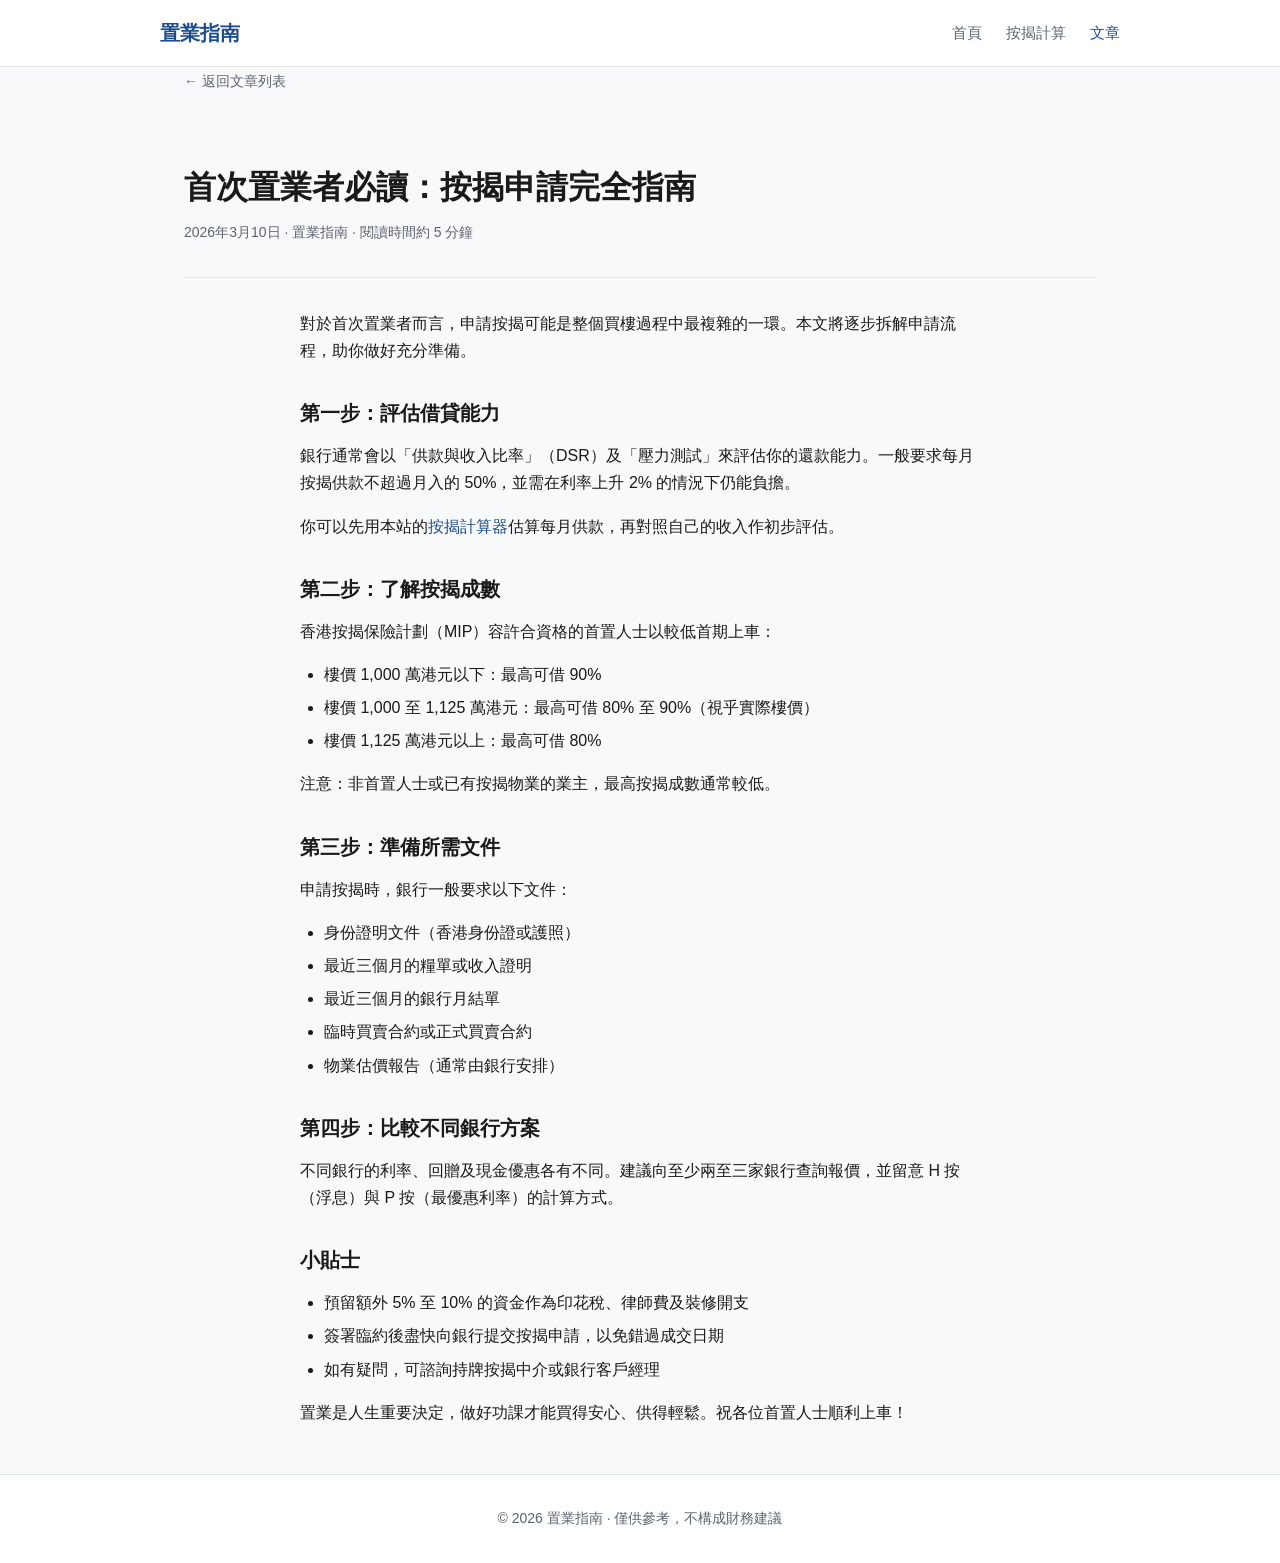
==== blog-1.html @ d5120983 "Add files via upload" ====
<!DOCTYPE html>
<html lang="zh-Hant">
<head>
  <meta charset="UTF-8">
  <meta name="viewport" content="width=device-width, initial-scale=1.0">
  <title>首次置業者必讀：按揭申請完全指南｜置業指南</title>
  <link rel="stylesheet" href="styles.css">
</head>
<body>
  <header class="site-header">
    <div class="container header-inner">
      <a href="index.html" class="logo">置業指南</a>
      <nav>
        <ul>
          <li><a href="index.html">首頁</a></li>
          <li><a href="index.html#calculator">按揭計算</a></li>
          <li><a href="index.html#blog" class="active">文章</a></li>
        </ul>
      </nav>
    </div>
  </header>

  <main class="container">
    <a href="index.html#blog" class="back-link">← 返回文章列表</a>

    <header class="post-header">
      <h1>首次置業者必讀：按揭申請完全指南</h1>
      <p class="post-meta">2026年3月10日 · 置業指南 · 閱讀時間約 5 分鐘</p>
    </header>

    <article class="post-content">
      <p>對於首次置業者而言，申請按揭可能是整個買樓過程中最複雜的一環。本文將逐步拆解申請流程，助你做好充分準備。</p>

      <h2>第一步：評估借貸能力</h2>
      <p>銀行通常會以「供款與收入比率」（DSR）及「壓力測試」來評估你的還款能力。一般要求每月按揭供款不超過月入的 50%，並需在利率上升 2% 的情況下仍能負擔。</p>
      <p>你可以先用本站的<a href="index.html#calculator">按揭計算器</a>估算每月供款，再對照自己的收入作初步評估。</p>

      <h2>第二步：了解按揭成數</h2>
      <p>香港按揭保險計劃（MIP）容許合資格的首置人士以較低首期上車：</p>
      <ul>
        <li>樓價 1,000 萬港元以下：最高可借 90%</li>
        <li>樓價 1,000 至 1,125 萬港元：最高可借 80% 至 90%（視乎實際樓價）</li>
        <li>樓價 1,125 萬港元以上：最高可借 80%</li>
      </ul>
      <p>注意：非首置人士或已有按揭物業的業主，最高按揭成數通常較低。</p>

      <h2>第三步：準備所需文件</h2>
      <p>申請按揭時，銀行一般要求以下文件：</p>
      <ul>
        <li>身份證明文件（香港身份證或護照）</li>
        <li>最近三個月的糧單或收入證明</li>
        <li>最近三個月的銀行月結單</li>
        <li>臨時買賣合約或正式買賣合約</li>
        <li>物業估價報告（通常由銀行安排）</li>
      </ul>

      <h2>第四步：比較不同銀行方案</h2>
      <p>不同銀行的利率、回贈及現金優惠各有不同。建議向至少兩至三家銀行查詢報價，並留意 H 按（浮息）與 P 按（最優惠利率）的計算方式。</p>

      <h2>小貼士</h2>
      <ul>
        <li>預留額外 5% 至 10% 的資金作為印花稅、律師費及裝修開支</li>
        <li>簽署臨約後盡快向銀行提交按揭申請，以免錯過成交日期</li>
        <li>如有疑問，可諮詢持牌按揭中介或銀行客戶經理</li>
      </ul>

      <p>置業是人生重要決定，做好功課才能買得安心、供得輕鬆。祝各位首置人士順利上車！</p>
    </article>
  </main>

  <footer class="site-footer">
    <div class="container">
      <p>© 2026 置業指南 · 僅供參考，不構成財務建議</p>
    </div>
  </footer>
</body>
</html>
---- styles.css ----
* {
  box-sizing: border-box;
  margin: 0;
  padding: 0;
}

:root {
  --bg: #f8f9fb;
  --surface: #ffffff;
  --text: #1a1a1a;
  --muted: #5c6470;
  --accent: #1e4d8c;
  --accent-light: #e8f0fa;
  --border: #e2e6ec;
  --radius: 12px;
  --shadow: 0 4px 24px rgba(0, 0, 0, 0.06);
}

body {
  font-family: "PingFang TC", "Microsoft JhengHei", "Noto Sans TC", sans-serif;
  background: var(--bg);
  color: var(--text);
  line-height: 1.7;
}

a {
  color: var(--accent);
  text-decoration: none;
}

a:hover {
  text-decoration: underline;
}

.container {
  max-width: 960px;
  margin: 0 auto;
  padding: 0 1.5rem;
}

/* Header */
.site-header {
  background: var(--surface);
  border-bottom: 1px solid var(--border);
  position: sticky;
  top: 0;
  z-index: 10;
}

.header-inner {
  display: flex;
  align-items: center;
  justify-content: space-between;
  padding: 1rem 0;
}

.logo {
  font-size: 1.25rem;
  font-weight: 700;
  color: var(--accent);
  text-decoration: none;
}

.logo:hover {
  text-decoration: none;
}

nav ul {
  display: flex;
  gap: 1.5rem;
  list-style: none;
}

nav a {
  color: var(--muted);
  font-size: 0.9375rem;
  font-weight: 500;
  text-decoration: none;
}

nav a:hover,
nav a.active {
  color: var(--accent);
}

/* Hero */
.hero {
  padding: 4rem 0 3rem;
  text-align: center;
}

.hero h1 {
  font-size: clamp(1.75rem, 4vw, 2.5rem);
  font-weight: 700;
  margin-bottom: 0.75rem;
  line-height: 1.3;
}

.hero p {
  color: var(--muted);
  font-size: 1.0625rem;
  max-width: 540px;
  margin: 0 auto;
}

/* Sections */
section {
  padding: 3rem 0;
}

.section-title {
  font-size: 1.375rem;
  font-weight: 600;
  margin-bottom: 1.5rem;
}

/* Calculator */
.calculator-grid {
  display: grid;
  grid-template-columns: 1fr 1fr;
  gap: 2rem;
  align-items: start;
}

@media (max-width: 720px) {
  .calculator-grid {
    grid-template-columns: 1fr;
  }
}

.calculator-card {
  background: var(--surface);
  border-radius: var(--radius);
  box-shadow: var(--shadow);
  padding: 2rem;
}

.field {
  margin-bottom: 1rem;
}

label {
  display: block;
  font-size: 0.875rem;
  font-weight: 500;
  margin-bottom: 0.375rem;
  color: var(--muted);
}

input {
  width: 100%;
  padding: 0.625rem 0.75rem;
  border: 1px solid var(--border);
  border-radius: 8px;
  font-size: 1rem;
  font-family: inherit;
}

input:focus {
  outline: 2px solid var(--accent);
  outline-offset: 1px;
  border-color: var(--accent);
}

.result {
  padding: 1.5rem;
  background: var(--accent-light);
  border-radius: var(--radius);
  text-align: center;
}

.result-label {
  font-size: 0.875rem;
  color: var(--muted);
  margin-bottom: 0.25rem;
}

.result-value {
  font-size: 2.25rem;
  font-weight: 700;
  color: var(--accent);
}

.breakdown {
  margin-top: 1.25rem;
  padding-top: 1.25rem;
  border-top: 1px solid #c5d9f0;
  display: grid;
  grid-template-columns: 1fr 1fr;
  gap: 0.75rem;
  text-align: left;
}

.breakdown-item span {
  display: block;
  font-size: 0.75rem;
  color: var(--muted);
}

.breakdown-item strong {
  font-size: 0.9375rem;
}

/* Blog cards */
.blog-grid {
  display: grid;
  grid-template-columns: repeat(auto-fit, minmax(280px, 1fr));
  gap: 1.5rem;
}

.blog-card {
  background: var(--surface);
  border-radius: var(--radius);
  box-shadow: var(--shadow);
  overflow: hidden;
  transition: transform 0.15s, box-shadow 0.15s;
}

.blog-card:hover {
  transform: translateY(-2px);
  box-shadow: 0 8px 32px rgba(0, 0, 0, 0.1);
}

.blog-card a {
  text-decoration: none;
  color: inherit;
  display: block;
}

.blog-card-image {
  height: 160px;
  background: linear-gradient(135deg, var(--accent-light), #d4e4f7);
  display: flex;
  align-items: center;
  justify-content: center;
  font-size: 2.5rem;
}

.blog-card-body {
  padding: 1.25rem 1.5rem 1.5rem;
}

.blog-card-meta {
  font-size: 0.8125rem;
  color: var(--muted);
  margin-bottom: 0.5rem;
}

.blog-card h3 {
  font-size: 1.0625rem;
  font-weight: 600;
  line-height: 1.4;
  margin-bottom: 0.5rem;
}

.blog-card p {
  font-size: 0.875rem;
  color: var(--muted);
  line-height: 1.6;
}

.read-more {
  display: inline-block;
  margin-top: 0.75rem;
  font-size: 0.875rem;
  font-weight: 500;
  color: var(--accent);
}

/* Blog post page */
.post-header {
  padding: 3rem 0 2rem;
  border-bottom: 1px solid var(--border);
  margin-bottom: 2rem;
}

.post-header h1 {
  font-size: clamp(1.5rem, 3.5vw, 2rem);
  font-weight: 700;
  line-height: 1.35;
  margin-bottom: 0.75rem;
}

.post-meta {
  font-size: 0.875rem;
  color: var(--muted);
}

.post-content {
  max-width: 680px;
  margin: 0 auto 3rem;
}

.post-content h2 {
  font-size: 1.25rem;
  font-weight: 600;
  margin: 2rem 0 0.75rem;
}

.post-content p {
  margin-bottom: 1rem;
}

.post-content ul {
  margin: 0 0 1rem 1.5rem;
}

.post-content li {
  margin-bottom: 0.375rem;
}

.back-link {
  display: inline-block;
  margin-bottom: 1.5rem;
  font-size: 0.875rem;
  color: var(--muted);
}

.back-link:hover {
  color: var(--accent);
}

/* Footer */
.site-footer {
  background: var(--surface);
  border-top: 1px solid var(--border);
  padding: 2rem 0;
  margin-top: 2rem;
  text-align: center;
  font-size: 0.875rem;
  color: var(--muted);
}
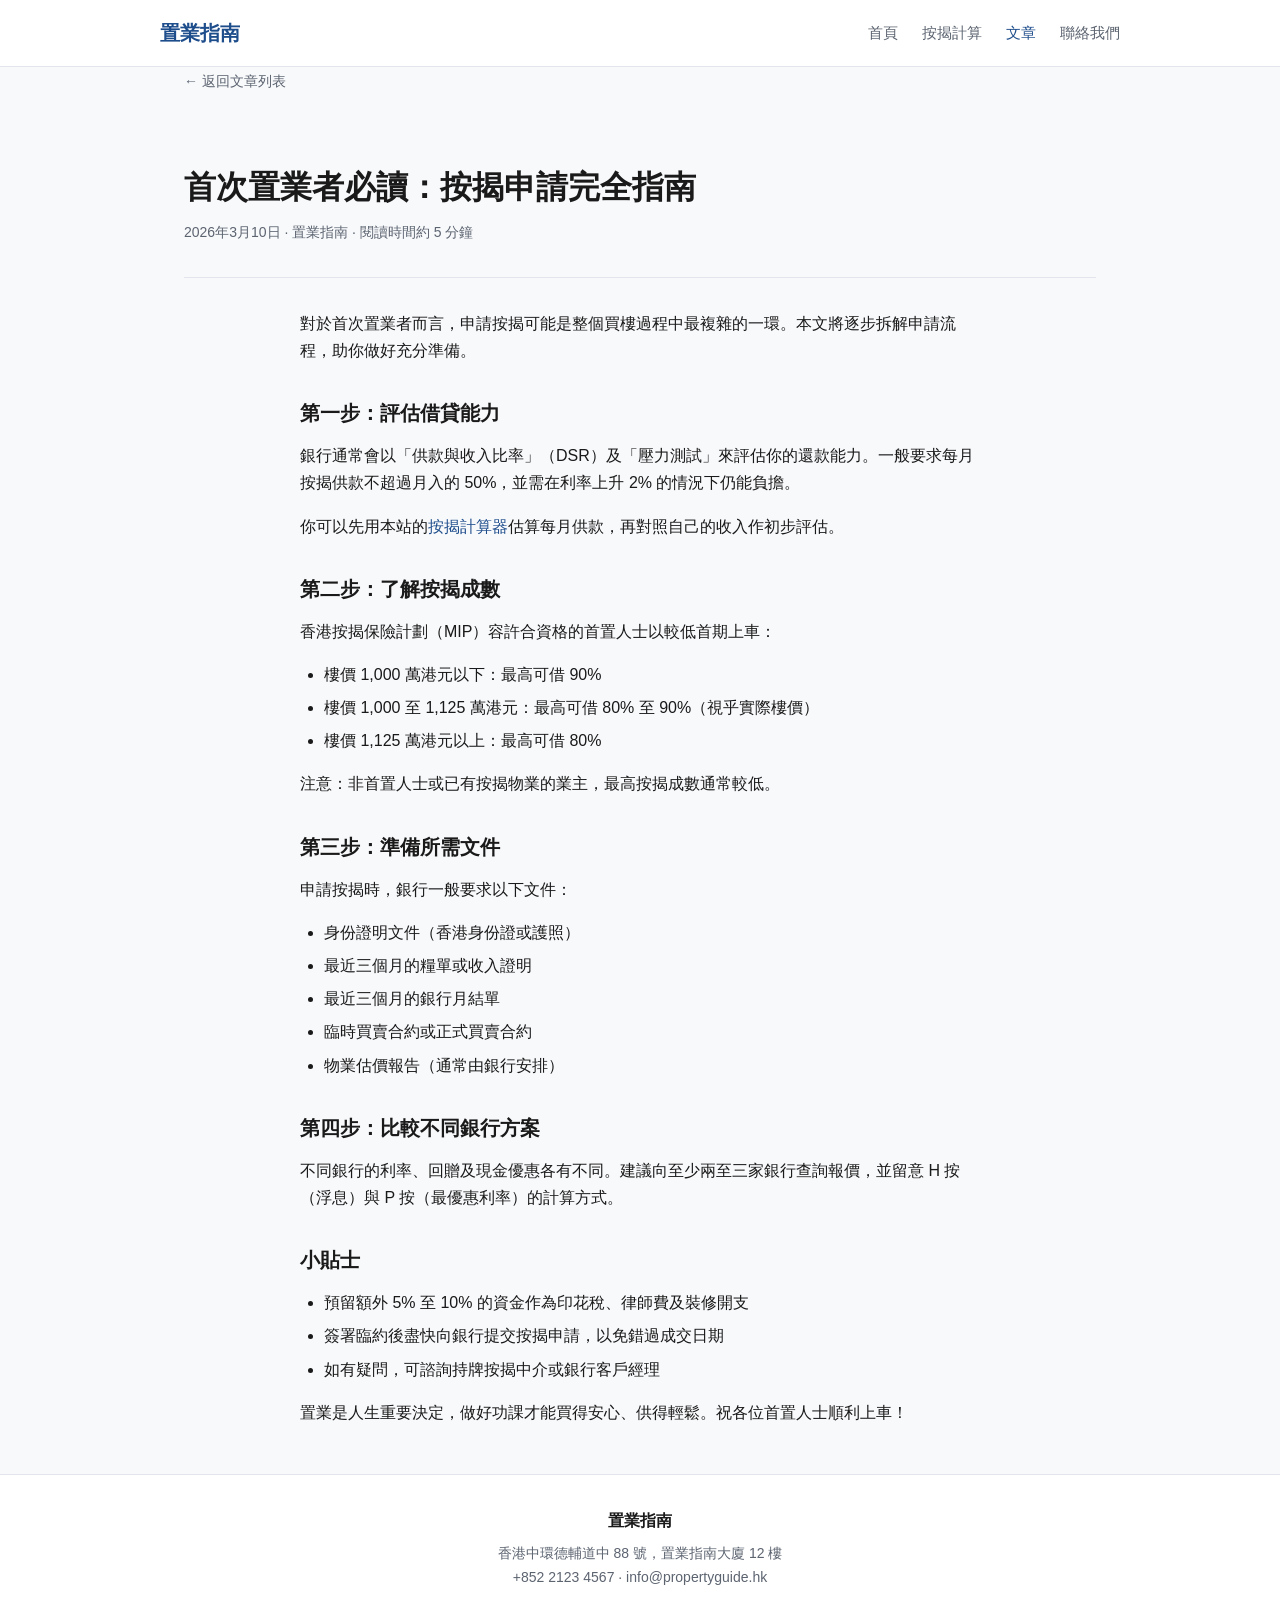
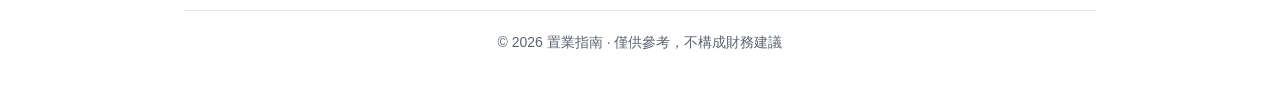
==== commit 75f03413: "Add files via upload" ====
--- a/blog-1.html
+++ b/blog-1.html
@@ -15,6 +15,7 @@
           <li><a href="index.html">首頁</a></li>
           <li><a href="index.html#calculator">按揭計算</a></li>
           <li><a href="index.html#blog" class="active">文章</a></li>
+          <li><a href="index.html#contact">聯絡我們</a></li>
         </ul>
       </nav>
     </div>
@@ -69,8 +70,16 @@
   </main>
 
   <footer class="site-footer">
-    <div class="container">
-      <p>© 2026 置業指南 · 僅供參考，不構成財務建議</p>
+    <div class="container footer-inner">
+      <div class="footer-contact">
+        <p class="footer-brand">置業指南</p>
+        <address>
+          香港中環德輔道中 88 號，置業指南大廈 12 樓<br>
+          <a href="tel:+85221234567">+852 2123 4567</a> ·
+          <a href="mailto:info@propertyguide.hk">info@propertyguide.hk</a>
+        </address>
+      </div>
+      <p class="footer-copy">© 2026 置業指南 · 僅供參考，不構成財務建議</p>
     </div>
   </footer>
 </body>
--- a/styles.css
+++ b/styles.css
@@ -320,13 +320,89 @@
   color: var(--accent);
 }
 
+/* Contact */
+.contact-grid {
+  display: grid;
+  grid-template-columns: repeat(auto-fit, minmax(240px, 1fr));
+  gap: 1.5rem;
+}
+
+.contact-card {
+  background: var(--surface);
+  border-radius: var(--radius);
+  box-shadow: var(--shadow);
+  padding: 1.5rem;
+}
+
+.contact-card h3 {
+  font-size: 1rem;
+  font-weight: 600;
+  margin-bottom: 0.75rem;
+  color: var(--accent);
+}
+
+.contact-card address {
+  font-style: normal;
+  line-height: 1.7;
+}
+
+.contact-list {
+  list-style: none;
+}
+
+.contact-list li {
+  margin-bottom: 0.625rem;
+  line-height: 1.5;
+}
+
+.contact-list span {
+  display: block;
+  font-size: 0.75rem;
+  color: var(--muted);
+  margin-bottom: 0.125rem;
+}
+
 /* Footer */
 .site-footer {
   background: var(--surface);
   border-top: 1px solid var(--border);
   padding: 2rem 0;
   margin-top: 2rem;
+  font-size: 0.875rem;
+  color: var(--muted);
+}
+
+.footer-inner {
   text-align: center;
-  font-size: 0.875rem;
-  color: var(--muted);
-}
+}
+
+.footer-contact {
+  margin-bottom: 1.25rem;
+}
+
+.footer-brand {
+  font-size: 1rem;
+  font-weight: 600;
+  color: var(--text);
+  margin-bottom: 0.5rem;
+}
+
+.footer-contact address {
+  font-style: normal;
+  line-height: 1.7;
+}
+
+.footer-contact a {
+  color: var(--muted);
+  text-decoration: none;
+}
+
+.footer-contact a:hover {
+  color: var(--accent);
+  text-decoration: underline;
+}
+
+.footer-copy {
+  padding-top: 1.25rem;
+  border-top: 1px solid var(--border);
+}
